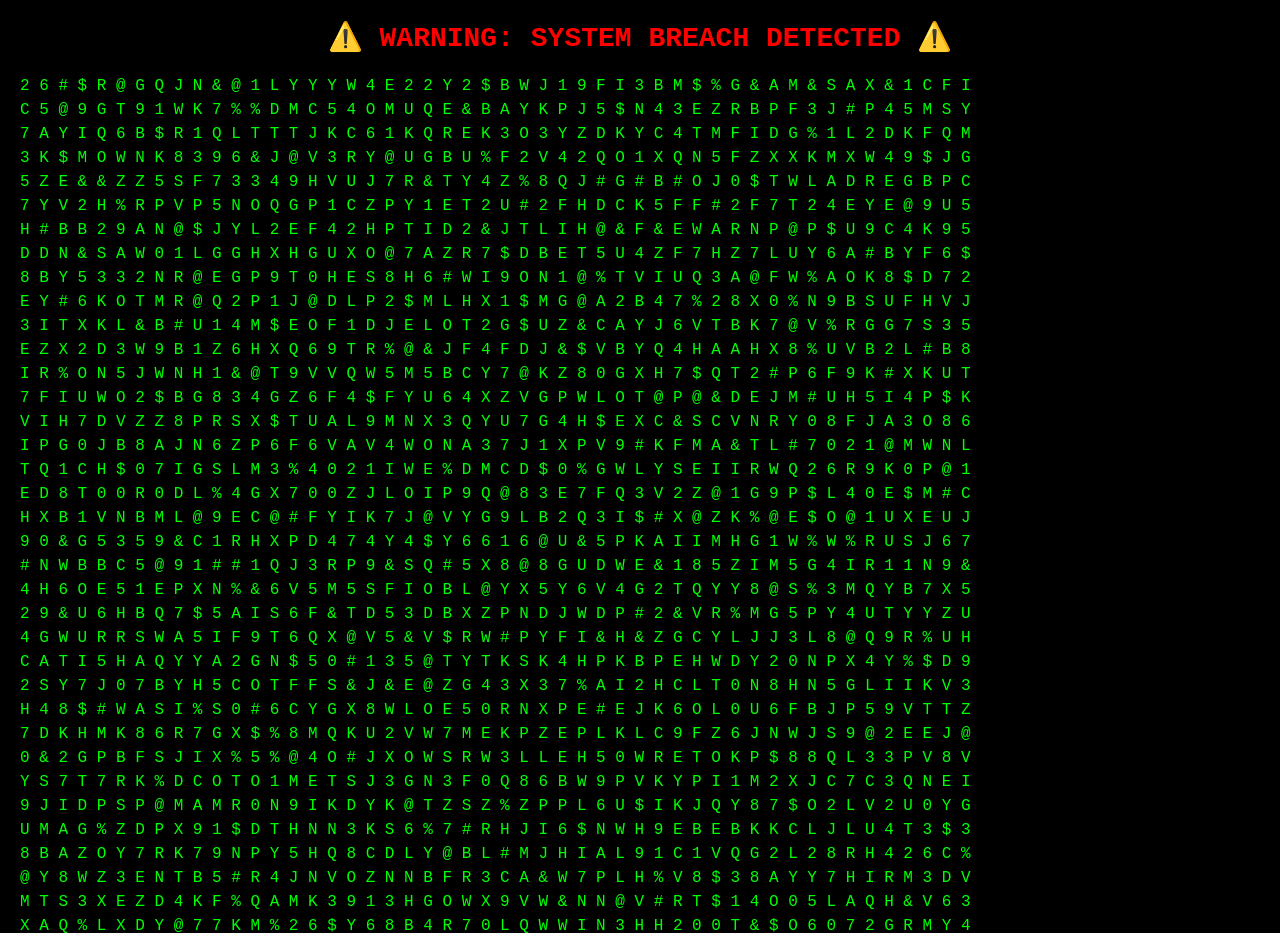
==== index.html @ a7b3e848 "Add files via upload" ====
<!DOCTYPE html>
<html lang="ar">
<head>
    <meta charset="UTF-8">
    <meta name="viewport" content="width=device-width, initial-scale=1.0">
    <title>SYSTEM HACKED</title>

    <style>
        body {
            margin: 0;
            padding: 20px;
            background: #000;
            color: #00ff00;
            font-family: Consolas, monospace;
            overflow-y: auto;
        }

        .warning {
            color: red;
            font-size: 28px;
            font-weight: bold;
            text-align: center;
            margin-bottom: 20px;
            animation: blink 1s infinite;
        }

        @keyframes blink {
            50% {
                opacity: 0;
            }
        }

        #matrix {
            white-space: pre-wrap;
            line-height: 1.5;
        }
    </style>
</head>

<body>

<div class="warning">
⚠️ WARNING: SYSTEM BREACH DETECTED ⚠️
</div>

<div id="matrix"></div>

<script>
const matrix = document.getElementById("matrix");

const chars = "0123456789ABCDEFGHIJKLMNOPQRSTUVWXYZ$#@%&";

function generateRandomData() {
    let line = "";

    for (let i = 0; i < 50; i++) {
        line += chars[Math.floor(Math.random() * chars.length)] + " ";
    }

    matrix.insertAdjacentHTML("beforeend", line + "<br>");

    while (matrix.childNodes.length > 120) {
        matrix.removeChild(matrix.firstChild);
    }

    window.scrollTo(0, document.body.scrollHeight);
}

setInterval(generateRandomData, 30);
</script>

</body>
</html>
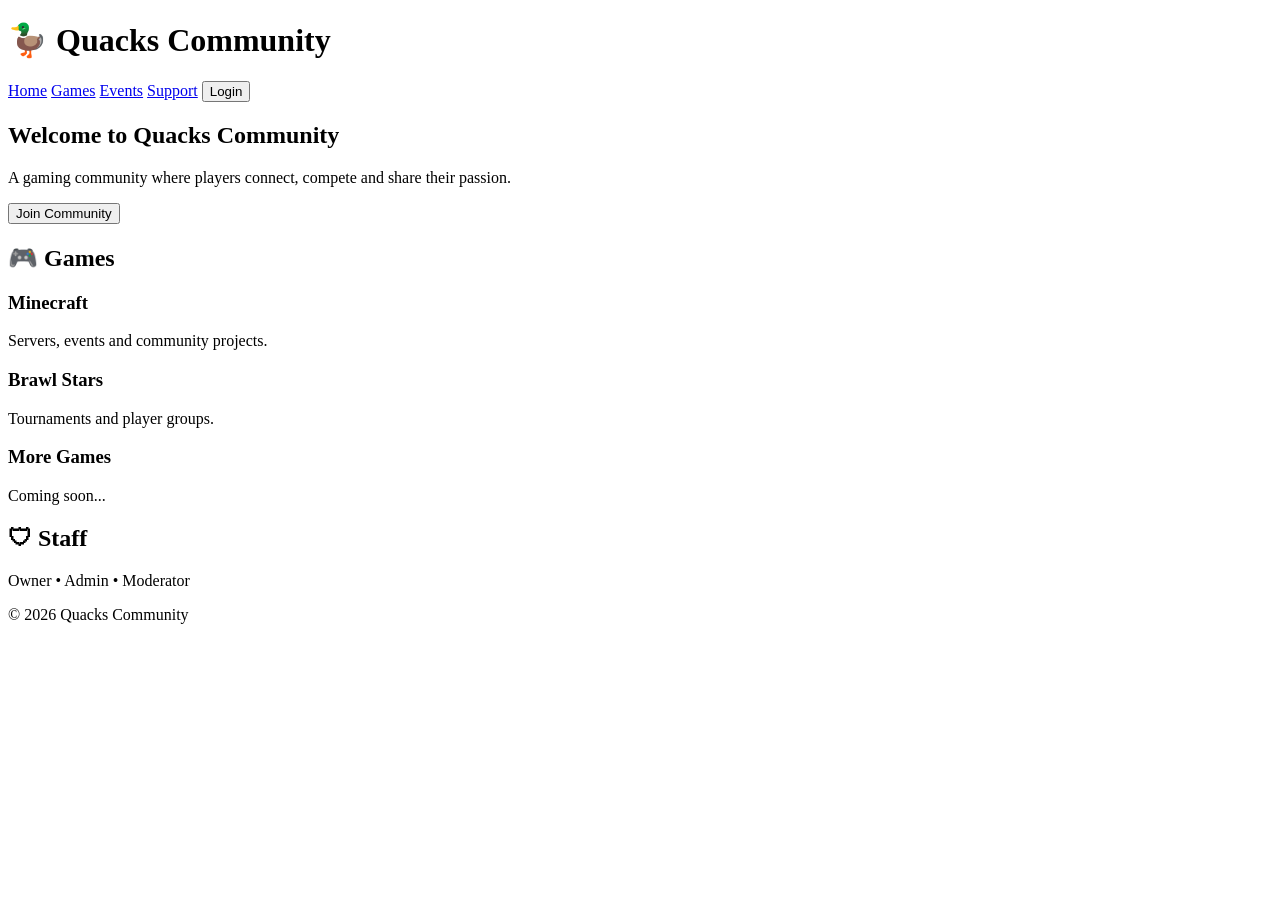
==== commit d668dcaa: "Add initial HTML structure for Quacks Community" ====
--- a/index.html
+++ b/index.html
@@ -1,73 +1,84 @@
 <!DOCTYPE html>
-<html lang="ar">
+<html lang="en">
 <head>
     <meta charset="UTF-8">
     <meta name="viewport" content="width=device-width, initial-scale=1.0">
-    <title>SYSTEM HACKED</title>
-
-    <style>
-        body {
-            margin: 0;
-            padding: 20px;
-            background: #000;
-            color: #00ff00;
-            font-family: Consolas, monospace;
-            overflow-y: auto;
-        }
-
-        .warning {
-            color: red;
-            font-size: 28px;
-            font-weight: bold;
-            text-align: center;
-            margin-bottom: 20px;
-            animation: blink 1s infinite;
-        }
-
-        @keyframes blink {
-            50% {
-                opacity: 0;
-            }
-        }
-
-        #matrix {
-            white-space: pre-wrap;
-            line-height: 1.5;
-        }
-    </style>
+    <title>Quacks Community</title>
+    <link rel="stylesheet" href="style.css">
 </head>
 
 <body>
 
-<div class="warning">
-⚠️ WARNING: SYSTEM BREACH DETECTED ⚠️
+<header>
+    <h1>🦆 Quacks Community</h1>
+
+    <nav>
+        <a href="#">Home</a>
+        <a href="#">Games</a>
+        <a href="#">Events</a>
+        <a href="#">Support</a>
+        <button>Login</button>
+    </nav>
+</header>
+
+
+<section class="hero">
+    <h2>Welcome to Quacks Community</h2>
+
+    <p>
+        A gaming community where players connect,
+        compete and share their passion.
+    </p>
+
+    <button>Join Community</button>
+</section>
+
+
+<section class="games">
+
+<h2>🎮 Games</h2>
+
+<div class="cards">
+
+<div class="card">
+<h3>Minecraft</h3>
+<p>Servers, events and community projects.</p>
 </div>
 
-<div id="matrix"></div>
 
-<script>
-const matrix = document.getElementById("matrix");
+<div class="card">
+<h3>Brawl Stars</h3>
+<p>Tournaments and player groups.</p>
+</div>
 
-const chars = "0123456789ABCDEFGHIJKLMNOPQRSTUVWXYZ$#@%&";
 
-function generateRandomData() {
-    let line = "";
+<div class="card">
+<h3>More Games</h3>
+<p>Coming soon...</p>
+</div>
 
-    for (let i = 0; i < 50; i++) {
-        line += chars[Math.floor(Math.random() * chars.length)] + " ";
-    }
+</div>
 
-    matrix.insertAdjacentHTML("beforeend", line + "<br>");
+</section>
 
-    while (matrix.childNodes.length > 120) {
-        matrix.removeChild(matrix.firstChild);
-    }
 
-    window.scrollTo(0, document.body.scrollHeight);
-}
+<section class="staff">
 
-setInterval(generateRandomData, 30);
-</script>
+<h2>🛡 Staff</h2>
+
+<p>
+Owner • Admin • Moderator
+</p>
+
+</section>
+
+
+<footer>
+© 2026 Quacks Community
+</footer>
+
+
+<script src="script.js"></script>
 
 </body>
 </html>
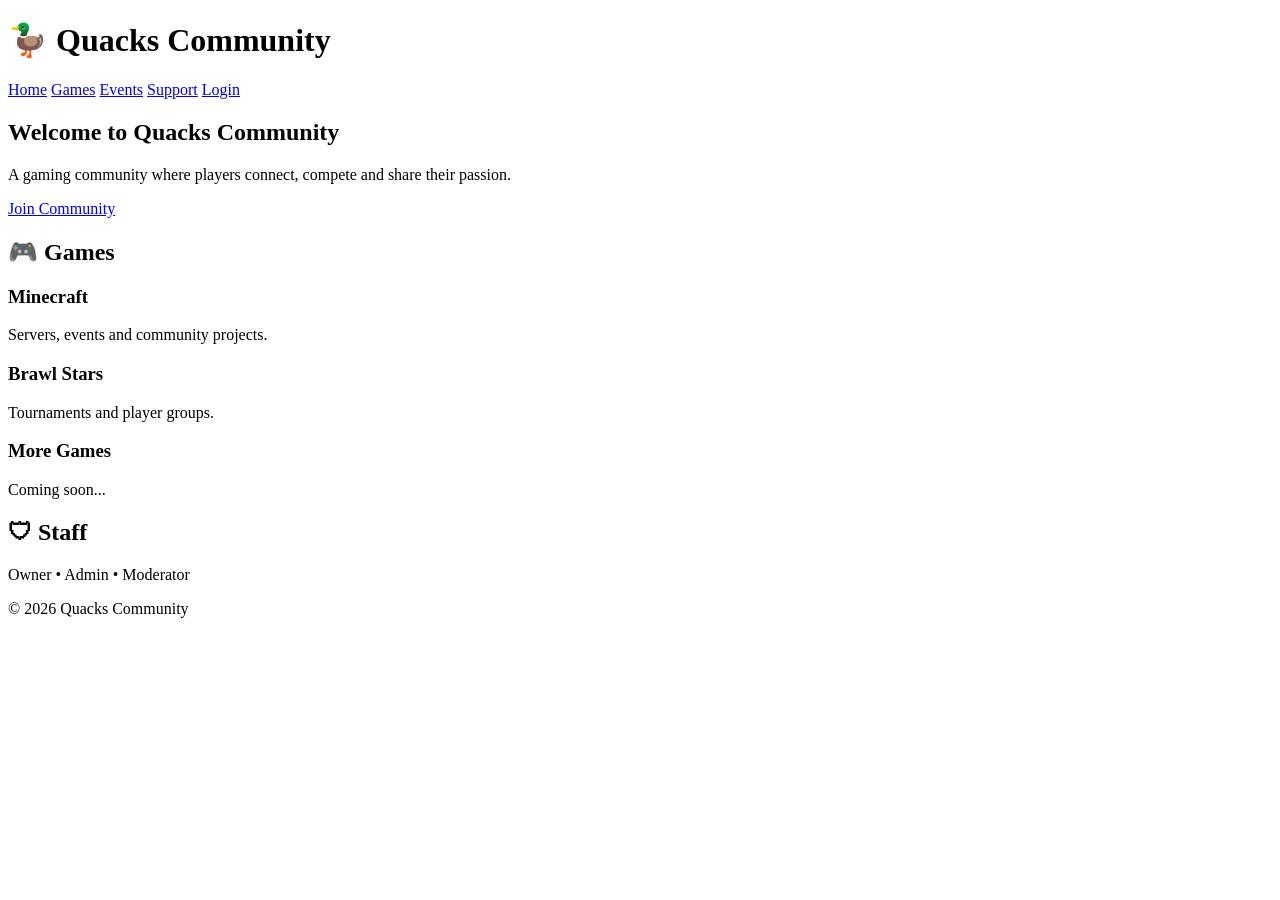
==== commit d39b4b01: "Update HTML structure and links for Quacks Community" ====
--- a/index.html
+++ b/index.html
@@ -4,25 +4,33 @@
     <meta charset="UTF-8">
     <meta name="viewport" content="width=device-width, initial-scale=1.0">
     <title>Quacks Community</title>
-    <link rel="stylesheet" href="style.css">
+
+    <link rel="stylesheet" href="css/style.css">
 </head>
 
 <body>
 
 <header>
+
     <h1>🦆 Quacks Community</h1>
 
     <nav>
-        <a href="#">Home</a>
+        <a href="index.html">Home</a>
         <a href="#">Games</a>
         <a href="#">Events</a>
         <a href="#">Support</a>
-        <button>Login</button>
+
+        <a href="login.html" class="login-btn">
+            Login
+        </a>
+
     </nav>
+
 </header>
 
 
 <section class="hero">
+
     <h2>Welcome to Quacks Community</h2>
 
     <p>
@@ -30,55 +38,55 @@
         compete and share their passion.
     </p>
 
-    <button>Join Community</button>
+    <a href="register.html" class="join-btn">
+        Join Community
+    </a>
+
 </section>
 
 
 <section class="games">
 
-<h2>🎮 Games</h2>
+    <h2>🎮 Games</h2>
 
-<div class="cards">
+    <div class="cards">
 
-<div class="card">
-<h3>Minecraft</h3>
-<p>Servers, events and community projects.</p>
-</div>
+        <div class="card">
+            <h3>Minecraft</h3>
+            <p>Servers, events and community projects.</p>
+        </div>
 
+        <div class="card">
+            <h3>Brawl Stars</h3>
+            <p>Tournaments and player groups.</p>
+        </div>
 
-<div class="card">
-<h3>Brawl Stars</h3>
-<p>Tournaments and player groups.</p>
-</div>
+        <div class="card">
+            <h3>More Games</h3>
+            <p>Coming soon...</p>
+        </div>
 
-
-<div class="card">
-<h3>More Games</h3>
-<p>Coming soon...</p>
-</div>
-
-</div>
+    </div>
 
 </section>
 
 
 <section class="staff">
 
-<h2>🛡 Staff</h2>
+    <h2>🛡 Staff</h2>
 
-<p>
-Owner • Admin • Moderator
-</p>
+    <p>
+        Owner • Admin • Moderator
+    </p>
 
 </section>
 
 
 <footer>
-© 2026 Quacks Community
+    © 2026 Quacks Community
 </footer>
 
-
-<script src="script.js"></script>
+<script src="js/main.js"></script>
 
 </body>
 </html>
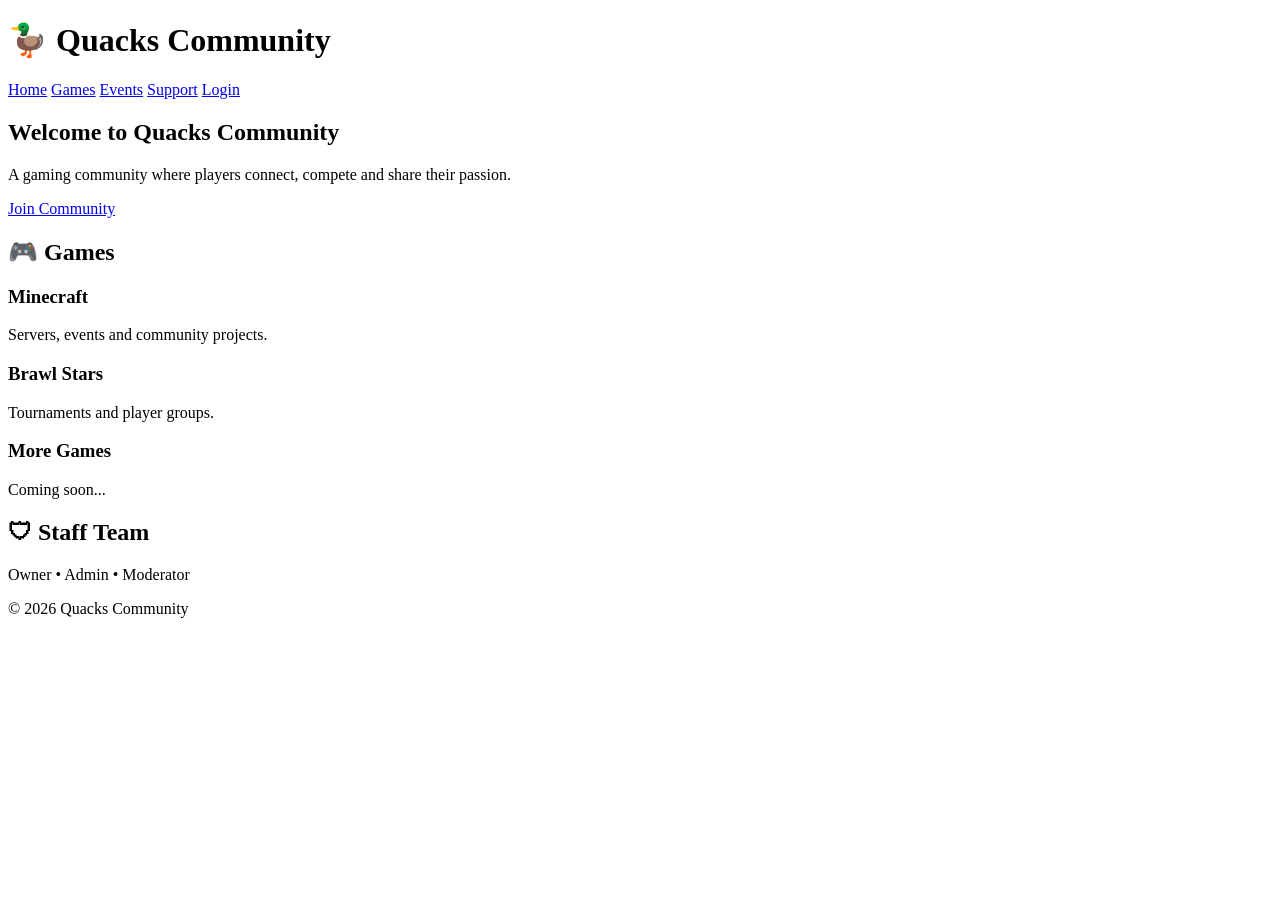
==== commit c3e3380c: "Refactor index.html structure and content Updated the structure and content of the index.html file, " ====
--- a/index.html
+++ b/index.html
@@ -1,14 +1,20 @@
 <!DOCTYPE html>
 <html lang="en">
+
 <head>
+
     <meta charset="UTF-8">
     <meta name="viewport" content="width=device-width, initial-scale=1.0">
+
     <title>Quacks Community</title>
 
     <link rel="stylesheet" href="css/style.css">
+
 </head>
 
+
 <body>
+
 
 <header>
 
@@ -19,14 +25,11 @@
         <a href="#">Games</a>
         <a href="#">Events</a>
         <a href="#">Support</a>
-
-        <a href="login.html" class="login-btn">
-            Login
-        </a>
-
+        <a href="login.html">Login</a>
     </nav>
 
 </header>
+
 
 
 <section class="hero">
@@ -38,42 +41,68 @@
         compete and share their passion.
     </p>
 
-    <a href="register.html" class="join-btn">
+    <a href="register.html" class="button">
         Join Community
     </a>
 
 </section>
 
 
+
+
 <section class="games">
 
     <h2>🎮 Games</h2>
 
+
     <div class="cards">
 
+
         <div class="card">
+
             <h3>Minecraft</h3>
-            <p>Servers, events and community projects.</p>
+
+            <p>
+                Servers, events and community projects.
+            </p>
+
         </div>
 
+
+
         <div class="card">
+
             <h3>Brawl Stars</h3>
-            <p>Tournaments and player groups.</p>
+
+            <p>
+                Tournaments and player groups.
+            </p>
+
         </div>
 
+
+
         <div class="card">
+
             <h3>More Games</h3>
-            <p>Coming soon...</p>
+
+            <p>
+                Coming soon...
+            </p>
+
         </div>
+
 
     </div>
 
 </section>
 
 
+
+
 <section class="staff">
 
-    <h2>🛡 Staff</h2>
+    <h2>🛡 Staff Team</h2>
 
     <p>
         Owner • Admin • Moderator
@@ -82,11 +111,19 @@
 </section>
 
 
+
+
 <footer>
+
     © 2026 Quacks Community
+
 </footer>
+
+
 
 <script src="js/main.js"></script>
 
+
 </body>
+
 </html>
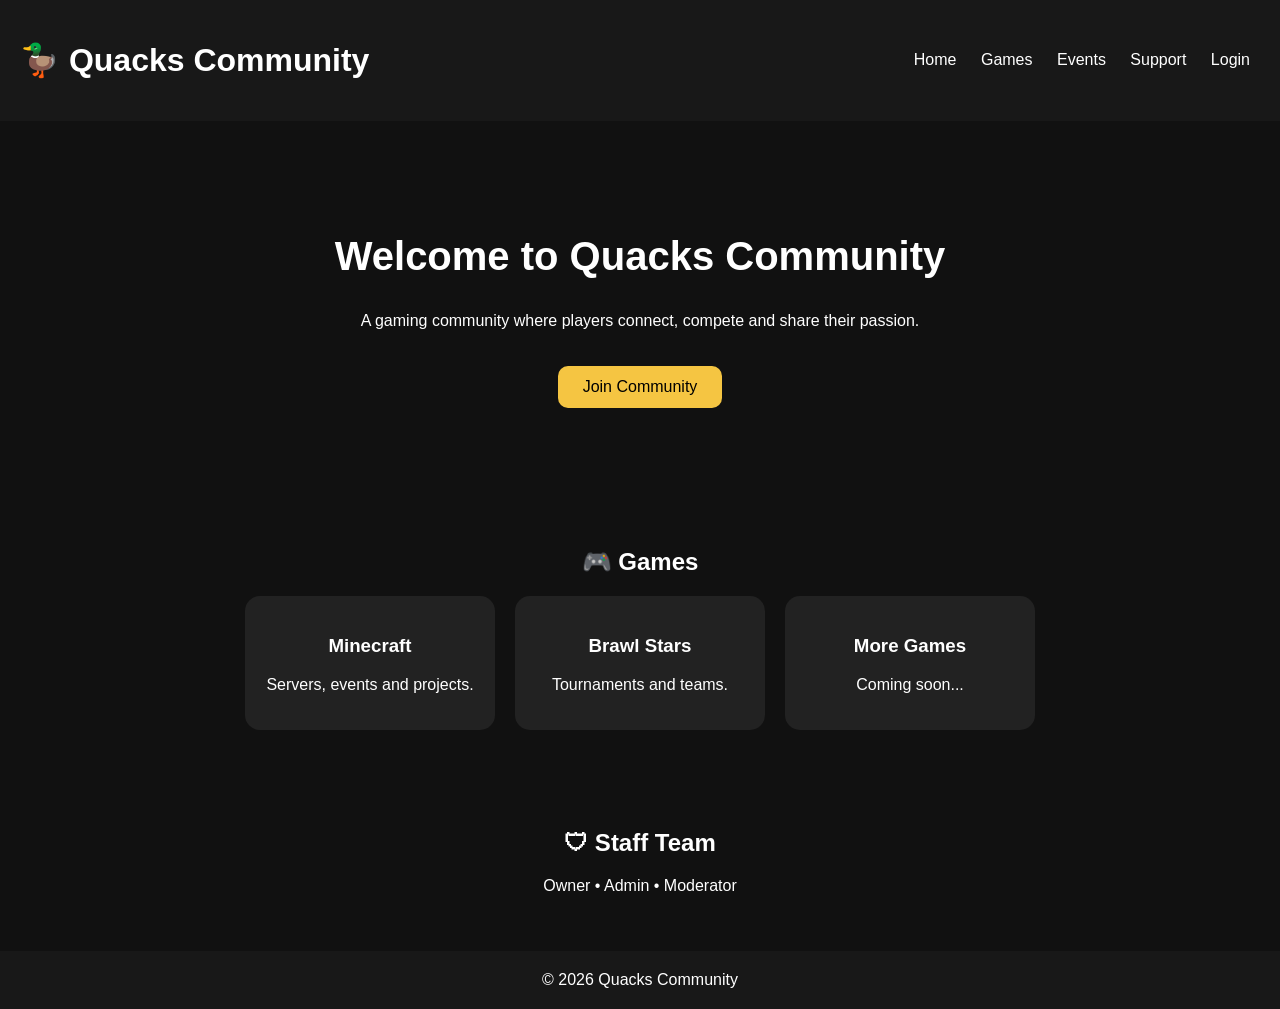
==== commit 707b5b0b: "Refactor index.html for cleaner structure" ====
--- a/index.html
+++ b/index.html
@@ -1,129 +1,89 @@
 <!DOCTYPE html>
 <html lang="en">
+<head>
+<meta charset="UTF-8">
+<meta name="viewport" content="width=device-width, initial-scale=1.0">
 
-<head>
+<title>Quacks Community</title>
 
-    <meta charset="UTF-8">
-    <meta name="viewport" content="width=device-width, initial-scale=1.0">
-
-    <title>Quacks Community</title>
-
-    <link rel="stylesheet" href="css/style.css">
-
+<link rel="stylesheet" href="css/style.css">
 </head>
-
 
 <body>
 
+<header>
+<h1>🦆 Quacks Community</h1>
 
-<header>
-
-    <h1>🦆 Quacks Community</h1>
-
-    <nav>
-        <a href="index.html">Home</a>
-        <a href="#">Games</a>
-        <a href="#">Events</a>
-        <a href="#">Support</a>
-        <a href="login.html">Login</a>
-    </nav>
+<nav>
+<a href="index.html">Home</a>
+<a href="#">Games</a>
+<a href="#">Events</a>
+<a href="#">Support</a>
+<a href="login.html">Login</a>
+</nav>
 
 </header>
 
 
-
 <section class="hero">
 
-    <h2>Welcome to Quacks Community</h2>
+<h2>Welcome to Quacks Community</h2>
 
-    <p>
-        A gaming community where players connect,
-        compete and share their passion.
-    </p>
+<p>
+A gaming community where players connect,
+compete and share their passion.
+</p>
 
-    <a href="register.html" class="button">
-        Join Community
-    </a>
+<a class="button" href="register.html">
+Join Community
+</a>
 
 </section>
 
 
-
-
 <section class="games">
 
-    <h2>🎮 Games</h2>
+<h2>🎮 Games</h2>
 
+<div class="cards">
 
-    <div class="cards">
+<div class="card">
+<h3>Minecraft</h3>
+<p>Servers, events and projects.</p>
+</div>
 
+<div class="card">
+<h3>Brawl Stars</h3>
+<p>Tournaments and teams.</p>
+</div>
 
-        <div class="card">
+<div class="card">
+<h3>More Games</h3>
+<p>Coming soon...</p>
+</div>
 
-            <h3>Minecraft</h3>
-
-            <p>
-                Servers, events and community projects.
-            </p>
-
-        </div>
-
-
-
-        <div class="card">
-
-            <h3>Brawl Stars</h3>
-
-            <p>
-                Tournaments and player groups.
-            </p>
-
-        </div>
-
-
-
-        <div class="card">
-
-            <h3>More Games</h3>
-
-            <p>
-                Coming soon...
-            </p>
-
-        </div>
-
-
-    </div>
+</div>
 
 </section>
 
 
-
-
 <section class="staff">
 
-    <h2>🛡 Staff Team</h2>
+<h2>🛡 Staff Team</h2>
 
-    <p>
-        Owner • Admin • Moderator
-    </p>
+<p>
+Owner • Admin • Moderator
+</p>
 
 </section>
 
 
-
-
 <footer>
-
-    © 2026 Quacks Community
-
+© 2026 Quacks Community
 </footer>
-
 
 
 <script src="js/main.js"></script>
 
-
 </body>
-
 </html>
--- a/css/style.css
+++ b/css/style.css
@@ -0,0 +1,89 @@
+* {
+    box-sizing: border-box;
+}
+
+
+body {
+    margin: 0;
+    font-family: Arial, sans-serif;
+    background: #111;
+    color: white;
+}
+
+
+header {
+    display: flex;
+    justify-content: space-between;
+    align-items: center;
+    padding: 20px;
+    background: #181818;
+}
+
+
+nav a {
+    color: white;
+    text-decoration: none;
+    margin: 10px;
+}
+
+
+nav a:hover {
+    color: #f5c542;
+}
+
+
+.hero {
+    text-align: center;
+    padding: 80px 20px;
+}
+
+
+.hero h2 {
+    font-size: 40px;
+}
+
+
+.button {
+    display: inline-block;
+    margin-top: 20px;
+    padding: 12px 25px;
+    background: #f5c542;
+    color: black;
+    text-decoration: none;
+    border-radius: 10px;
+}
+
+
+.games {
+    padding: 40px 20px;
+    text-align: center;
+}
+
+
+.cards {
+    display: flex;
+    justify-content: center;
+    gap: 20px;
+    flex-wrap: wrap;
+}
+
+
+.card {
+    background: #222;
+    padding: 20px;
+    width: 250px;
+    border-radius: 15px;
+}
+
+
+.staff {
+    text-align: center;
+    padding: 40px;
+}
+
+
+footer {
+    text-align: center;
+    padding: 20px;
+    background: #181818;
+}
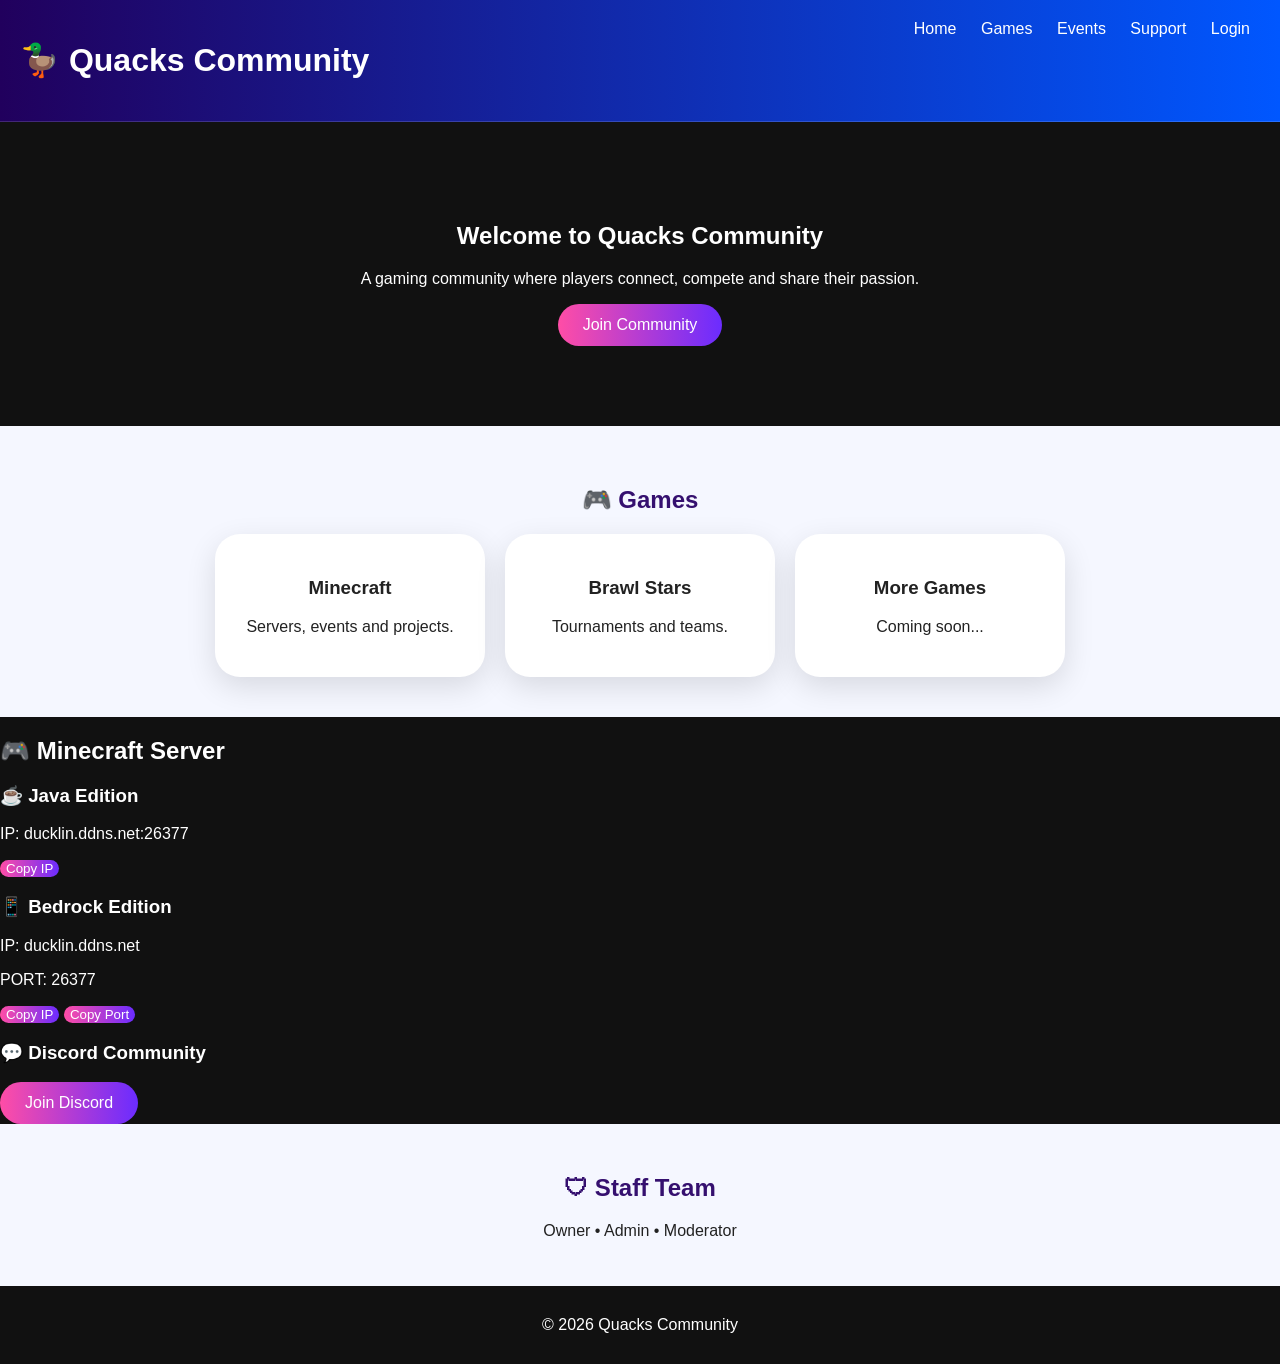
==== commit 8b0a0a3f: "Refactor index.html for improved structure and links" ====
--- a/index.html
+++ b/index.html
@@ -1,89 +1,250 @@
 <!DOCTYPE html>
 <html lang="en">
+
 <head>
+
 <meta charset="UTF-8">
 <meta name="viewport" content="width=device-width, initial-scale=1.0">
 
 <title>Quacks Community</title>
 
 <link rel="stylesheet" href="css/style.css">
+
 </head>
 
+
 <body>
 
+
 <header>
+
 <h1>🦆 Quacks Community</h1>
 
+
 <nav>
+
 <a href="index.html">Home</a>
-<a href="#">Games</a>
-<a href="#">Events</a>
-<a href="#">Support</a>
+
+<a href="games.html">Games</a>
+
+<a href="events.html">Events</a>
+
+<a href="support.html">Support</a>
+
 <a href="login.html">Login</a>
+
 </nav>
 
+
 </header>
 
 
+
+
 <section class="hero">
 
-<h2>Welcome to Quacks Community</h2>
+
+<h2>
+Welcome to Quacks Community
+</h2>
+
 
 <p>
 A gaming community where players connect,
 compete and share their passion.
 </p>
+
+
 
 <a class="button" href="register.html">
 Join Community
 </a>
 
-</section>
+
+</section>
+
+
+
 
 
 <section class="games">
 
+
 <h2>🎮 Games</h2>
 
+
 <div class="cards">
 
+
 <div class="card">
+
 <h3>Minecraft</h3>
-<p>Servers, events and projects.</p>
-</div>
+
+<p>
+Servers, events and projects.
+</p>
+
+</div>
+
+
+
 
 <div class="card">
+
 <h3>Brawl Stars</h3>
-<p>Tournaments and teams.</p>
-</div>
+
+<p>
+Tournaments and teams.
+</p>
+
+</div>
+
+
+
 
 <div class="card">
+
 <h3>More Games</h3>
-<p>Coming soon...</p>
-</div>
-
-</div>
-
-</section>
+
+<p>
+Coming soon...
+</p>
+
+</div>
+
+
+</div>
+
+
+</section>
+
+
+
+
+
+
+<section class="server-info">
+
+
+<h2>🎮 Minecraft Server</h2>
+
+
+
+
+<div class="server-card">
+
+
+<h3>☕ Java Edition</h3>
+
+
+<p>
+IP:
+ducklin.ddns.net:26377
+</p>
+
+
+<button onclick="copyText('ducklin.ddns.net:26377')">
+Copy IP
+</button>
+
+
+</div>
+
+
+
+
+
+<div class="server-card">
+
+
+<h3>📱 Bedrock Edition</h3>
+
+
+<p>
+IP:
+ducklin.ddns.net
+</p>
+
+
+<p>
+PORT:
+26377
+</p>
+
+
+
+<button onclick="copyText('ducklin.ddns.net')">
+Copy IP
+</button>
+
+
+<button onclick="copyText('26377')">
+Copy Port
+</button>
+
+
+</div>
+
+
+
+
+
+
+<div class="server-card">
+
+
+<h3>💬 Discord Community</h3>
+
+
+<a class="button" href="https://discord.gg/quacks" target="_blank">
+
+Join Discord
+
+</a>
+
+
+</div>
+
+
+</section>
+
+
+
+
 
 
 <section class="staff">
 
-<h2>🛡 Staff Team</h2>
+
+<h2>
+🛡 Staff Team
+</h2>
+
 
 <p>
 Owner • Admin • Moderator
 </p>
 
-</section>
+
+</section>
+
+
+
 
 
 <footer>
+
 © 2026 Quacks Community
+
 </footer>
 
 
+
+
+
 <script src="js/main.js"></script>
 
+
 </body>
+
 </html>
--- a/css/style.css
+++ b/css/style.css
@@ -1,89 +1,855 @@
-* {
-    box-sizing: border-box;
-}
-
-
-body {
+body{
+
+margin:0;
+font-family:Arial;
+background:#111;
+color:white;
+}
+
+
+header{
+
+padding:20px;
+background:#181818;
+display:flex;
+justify-content:space-between;
+
+}
+
+
+nav a{
+
+color:white;
+text-decoration:none;
+margin:10px;
+
+}
+
+
+.hero{
+
+text-align:center;
+padding:80px 20px;
+
+}
+
+
+.button{
+
+display:inline-block;
+
+background:#f5c542;
+
+color:black;
+
+padding:12px 25px;
+
+border-radius:10px;
+
+text-decoration:none;
+
+border:none;
+
+cursor:pointer;
+
+}
+
+
+.games{
+
+text-align:center;
+padding:40px;
+
+}
+
+
+.cards{
+
+display:flex;
+justify-content:center;
+gap:20px;
+flex-wrap:wrap;
+
+}
+
+
+.card,.box{
+
+background:#222;
+padding:25px;
+border-radius:15px;
+
+}
+
+
+.card{
+
+width:220px;
+
+}
+
+
+.box{
+
+width:300px;
+margin:80px auto;
+text-align:center;
+
+}
+
+
+input{
+
+display:block;
+width:90%;
+padding:10px;
+margin:10px auto;
+
+}
+
+
+.staff,footer{
+
+text-align:center;
+padding:30px;
+
+}
+
+/* =========================
+   Quacks Login Design
+========================= */
+
+
+.login-page {
+
+    min-height: 100vh;
     margin: 0;
-    font-family: Arial, sans-serif;
-    background: #111;
-    color: white;
-}
-
-
-header {
-    display: flex;
-    justify-content: space-between;
-    align-items: center;
-    padding: 20px;
-    background: #181818;
-}
-
-
-nav a {
-    color: white;
-    text-decoration: none;
-    margin: 10px;
-}
-
-
-nav a:hover {
-    color: #f5c542;
-}
-
-
-.hero {
-    text-align: center;
-    padding: 80px 20px;
-}
-
-
-.hero h2 {
-    font-size: 40px;
-}
-
-
-.button {
-    display: inline-block;
-    margin-top: 20px;
-    padding: 12px 25px;
-    background: #f5c542;
-    color: black;
-    text-decoration: none;
-    border-radius: 10px;
-}
-
-
-.games {
-    padding: 40px 20px;
-    text-align: center;
-}
-
-
-.cards {
+
     display: flex;
     justify-content: center;
-    gap: 20px;
-    flex-wrap: wrap;
-}
+    align-items: center;
+
+    background: #6b2cff;
+
+    font-family: Arial, sans-serif;
+
+}
+
+
+
+.login-container {
+
+    width: 90%;
+    max-width: 1100px;
+
+    min-height: 650px;
+
+    display: flex;
+
+    overflow: hidden;
+
+    border-radius: 25px;
+
+    box-shadow: 0 20px 50px rgba(0,0,0,0.25);
+
+}
+
+
+
+/* Left Side */
+
+
+.welcome-panel {
+
+    width: 50%;
+
+    position: relative;
+
+    overflow: hidden;
+
+    background:
+
+    linear-gradient(
+        135deg,
+        #21005d,
+        #0057ff,
+        #00e5ff
+    );
+
+    color: white;
+
+    display: flex;
+
+    align-items: center;
+
+}
+
+
+
+.welcome-content {
+
+    padding: 50px;
+
+    position: relative;
+
+    z-index: 2;
+
+}
+
+
+
+.logo {
+
+    font-size: 80px;
+
+    margin-bottom: 20px;
+
+}
+
+
+
+.welcome-content h1 {
+
+    font-size: 42px;
+
+    line-height: 1.2;
+
+}
+
+
+
+.welcome-content p {
+
+    font-size: 18px;
+
+    opacity: .9;
+
+}
+
+
+
+/* Dynamic shapes */
+
+
+.shapes::before,
+.shapes::after {
+
+    content:"";
+
+    position:absolute;
+
+    border-radius:50px;
+
+    transform: rotate(-35deg);
+
+}
+
+
+
+.shapes::before {
+
+    width:300px;
+
+    height:80px;
+
+    background:rgba(255,255,255,.15);
+
+    top:80px;
+
+    right:-100px;
+
+}
+
+
+
+.shapes::after {
+
+    width:250px;
+
+    height:70px;
+
+    background:rgba(255,255,255,.1);
+
+    bottom:100px;
+
+    left:-100px;
+
+}
+
+
+
+
+
+/* Right Side */
+
+
+.form-panel {
+
+    width:50%;
+
+    background:white;
+
+    display:flex;
+
+    justify-content:center;
+
+    align-items:center;
+
+}
+
+
+
+.login-form {
+
+    width:70%;
+
+    text-align:center;
+
+}
+
+
+
+.login-form h2 {
+
+    color:#35106f;
+
+    font-size:32px;
+
+    margin-bottom:40px;
+
+}
+
+
+
+
+.input-group {
+
+    display:flex;
+
+    align-items:center;
+
+    background:#f1edff;
+
+    border-radius:50px;
+
+    padding:15px 20px;
+
+    margin:20px 0;
+
+}
+
+
+
+.input-group span {
+
+    margin-right:10px;
+
+}
+
+
+
+.input-group input {
+
+    border:none;
+
+    outline:none;
+
+    background:transparent;
+
+    width:100%;
+
+    font-size:16px;
+
+}
+
+
+
+
+.options {
+
+    display:flex;
+
+    justify-content:space-between;
+
+    font-size:14px;
+
+    margin:20px 0;
+
+}
+
+
+
+.options a {
+
+    color:#6b2cff;
+
+    text-decoration:none;
+
+}
+
+
+
+
+.login-button {
+
+    width:100%;
+
+    padding:15px;
+
+    border:none;
+
+    border-radius:50px;
+
+    color:white;
+
+    font-size:18px;
+
+    cursor:pointer;
+
+
+    background:
+
+    linear-gradient(
+        90deg,
+        #ff4da6,
+        #6b2cff
+    );
+
+}
+
+
+
+
+/* Mobile */
+
+
+@media(max-width:800px){
+
+
+.login-container{
+
+    flex-direction:column;
+
+}
+
+
+.welcome-panel,
+.form-panel{
+
+    width:100%;
+
+}
+
+
+.welcome-content h1{
+
+    font-size:32px;
+
+}
+
+
+}
+
+/* Profile */
+
+
+.profile-page {
+
+    min-height:80vh;
+
+    display:flex;
+
+    justify-content:center;
+
+    align-items:center;
+
+}
+
+
+
+.profile-card {
+
+    background:#181818;
+
+    width:350px;
+
+    padding:40px;
+
+    border-radius:25px;
+
+    text-align:center;
+
+    box-shadow:0 10px 30px rgba(0,0,0,.4);
+
+}
+
+
+
+.avatar-area img {
+
+    width:150px;
+
+    height:150px;
+
+    border-radius:50%;
+
+    object-fit:cover;
+
+    border:5px solid #00e5ff;
+
+}
+
+
+
+.avatar-area label {
+
+    display:block;
+
+    margin-top:15px;
+
+    cursor:pointer;
+
+    color:#00e5ff;
+
+}
+
+
+
+.rank {
+
+    margin:15px;
+
+    padding:10px;
+
+    border-radius:20px;
+
+    background:linear-gradient(
+    90deg,
+    #ff4da6,
+    #6b2cff
+    );
+
+}
+
+
+
+.info {
+
+    text-align:left;
+
+    color:#ddd;
+
+}
+
+
+
+.edit-button {
+
+    margin-top:20px;
+
+    padding:12px 30px;
+
+    border:none;
+
+    border-radius:30px;
+
+    background:#00e5ff;
+
+    cursor:pointer;
+
+}
+
+/* Admin Panel */
+
+
+.admin-page {
+
+    padding:40px;
+
+    display:flex;
+
+    justify-content:center;
+
+    gap:25px;
+
+    flex-wrap:wrap;
+
+}
+
+
+
+.admin-card {
+
+    background:#181818;
+
+    width:320px;
+
+    padding:25px;
+
+    border-radius:20px;
+
+}
+
+
+
+.member {
+
+    background:#222;
+
+    padding:15px;
+
+    margin:15px 0;
+
+    border-radius:15px;
+
+}
+
+
+
+.admin-card button {
+
+    padding:10px 20px;
+
+    border:none;
+
+    border-radius:20px;
+
+    background:#00e5ff;
+
+    cursor:pointer;
+
+}
+
+/* =========================
+   Quacks Community Theme
+   Global Design
+========================= */
+
+
+header {
+
+    background:
+    linear-gradient(
+        90deg,
+        #21005d,
+        #0057ff
+    );
+
+    border-bottom:1px solid rgba(255,255,255,.15);
+
+}
+
+
+
+header h1 {
+
+    color:white;
+
+}
+
+
+
+nav a {
+
+    color:white;
+
+    transition:.3s;
+
+}
+
+
+
+nav a:hover {
+
+    color:#00e5ff;
+
+}
+
+
+
+
+/* Main sections */
+
+
+.games,
+.staff {
+
+    background:#f5f7ff;
+
+    color:#222;
+
+}
+
+
+
+.games h2,
+.staff h2 {
+
+    color:#35106f;
+
+}
+
+
+
 
 
 .card {
-    background: #222;
-    padding: 20px;
-    width: 250px;
-    border-radius: 15px;
-}
-
-
-.staff {
-    text-align: center;
-    padding: 40px;
-}
-
-
-footer {
-    text-align: center;
-    padding: 20px;
-    background: #181818;
-}
+
+    background:white;
+
+    color:#222;
+
+    border-radius:25px;
+
+    box-shadow:
+    0 10px 30px rgba(0,0,0,.12);
+
+    transition:.3s;
+
+}
+
+
+
+.card:hover {
+
+    transform:translateY(-10px);
+
+    box-shadow:
+    0 15px 40px rgba(0,87,255,.25);
+
+}
+
+
+
+
+
+/* Buttons */
+
+
+button,
+.button {
+
+    background:
+
+    linear-gradient(
+        90deg,
+        #ff4da6,
+        #6b2cff
+    );
+
+    color:white;
+
+    border:none;
+
+    border-radius:50px;
+
+    cursor:pointer;
+
+}
+
+
+
+
+/* Profile Upgrade */
+
+
+.profile-page {
+
+    background:
+
+    linear-gradient(
+        135deg,
+        #21005d,
+        #0057ff,
+        #00e5ff
+    );
+
+}
+
+
+
+.profile-card {
+
+    background:white;
+
+    color:#222;
+
+    box-shadow:
+    0 20px 50px rgba(0,0,0,.25);
+
+}
+
+
+
+.rank {
+
+    background:
+
+    linear-gradient(
+        90deg,
+        #ff4da6,
+        #6b2cff
+    );
+
+    color:white;
+
+}
+
+
+
+
+
+/* Admin Panel */
+
+
+.admin-page {
+
+    background:
+
+    linear-gradient(
+        135deg,
+        #21005d,
+        #0057ff,
+        #00e5ff
+    );
+
+    min-height:80vh;
+
+}
+
+
+
+.admin-card {
+
+    background:white;
+
+    color:#222;
+
+    box-shadow:
+    0 15px 40px rgba(0,0,0,.2);
+
+}
+
+
+
+.member {
+
+    background:#f1edff;
+
+}
+
+
+
+.admin-card button {
+
+    background:
+
+    linear-gradient(
+        90deg,
+        #ff4da6,
+        #6b2cff
+    );
+
+    color:white;
+
+}
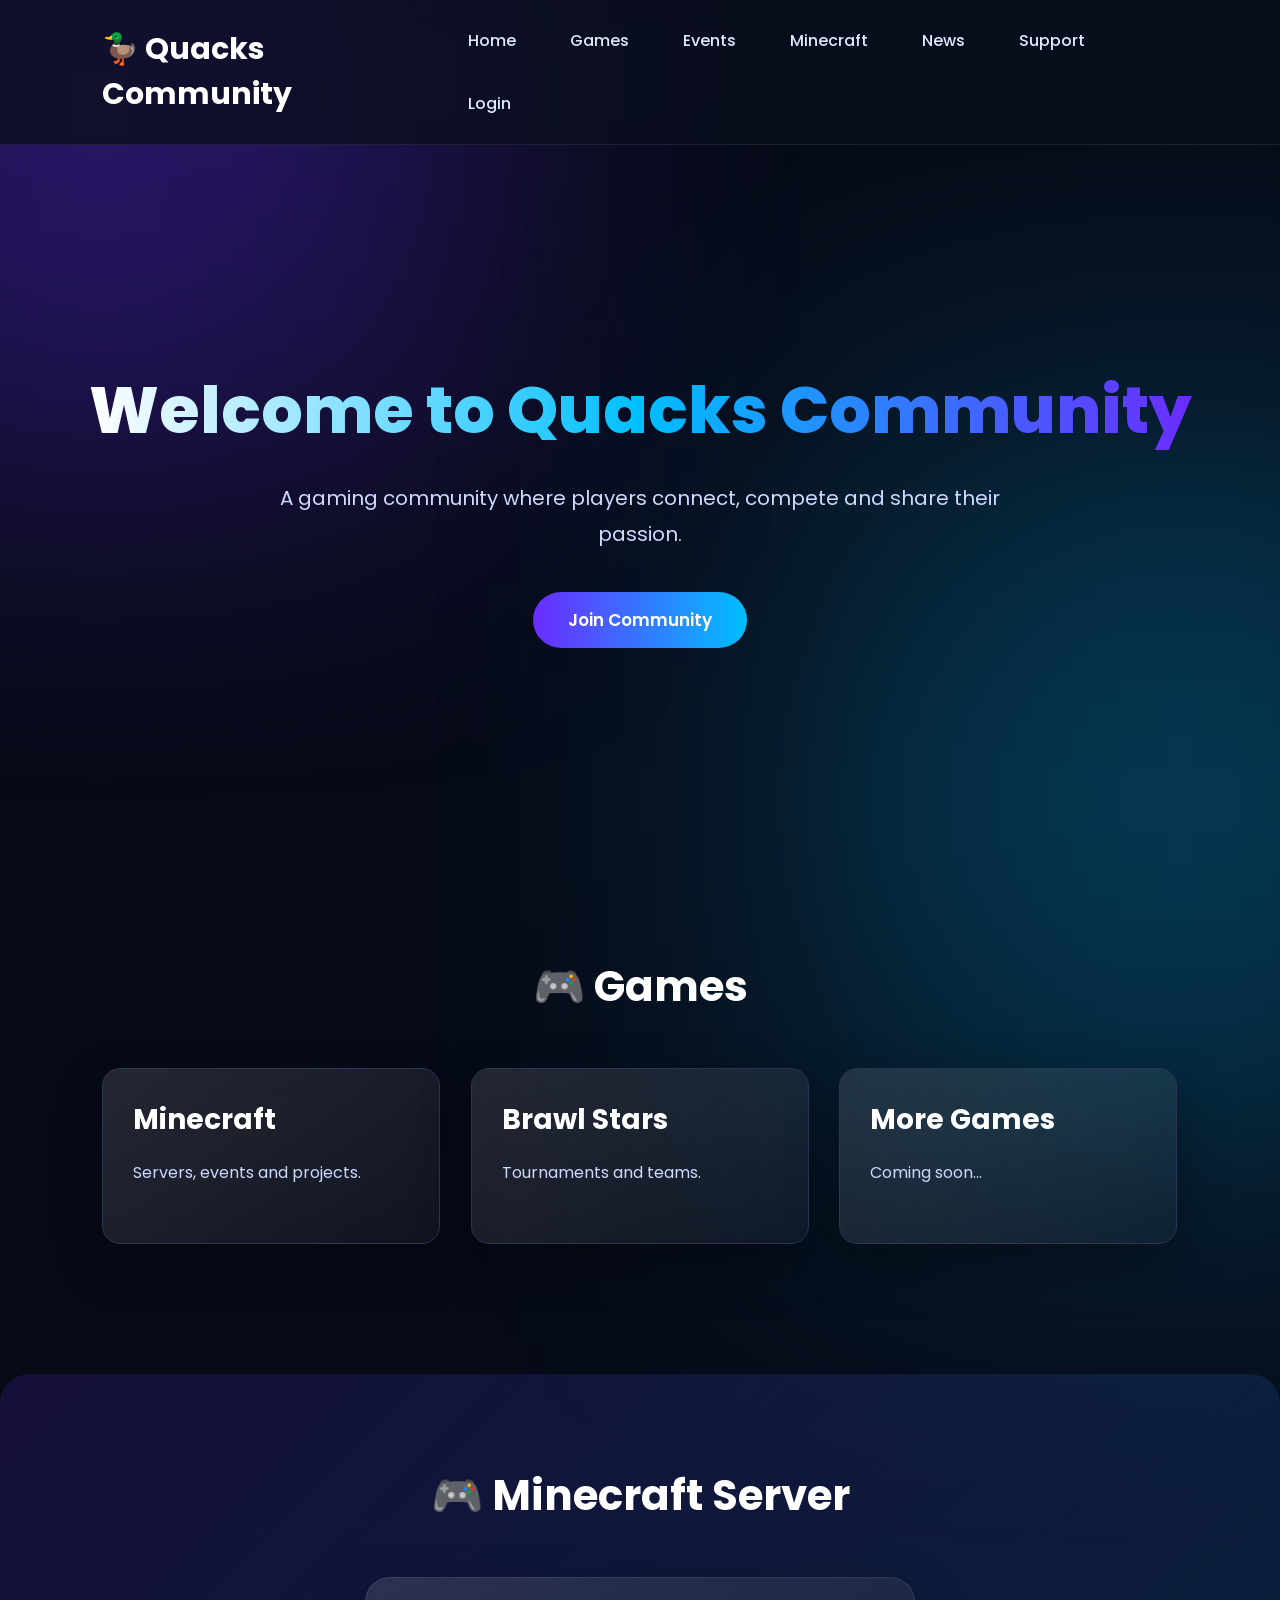
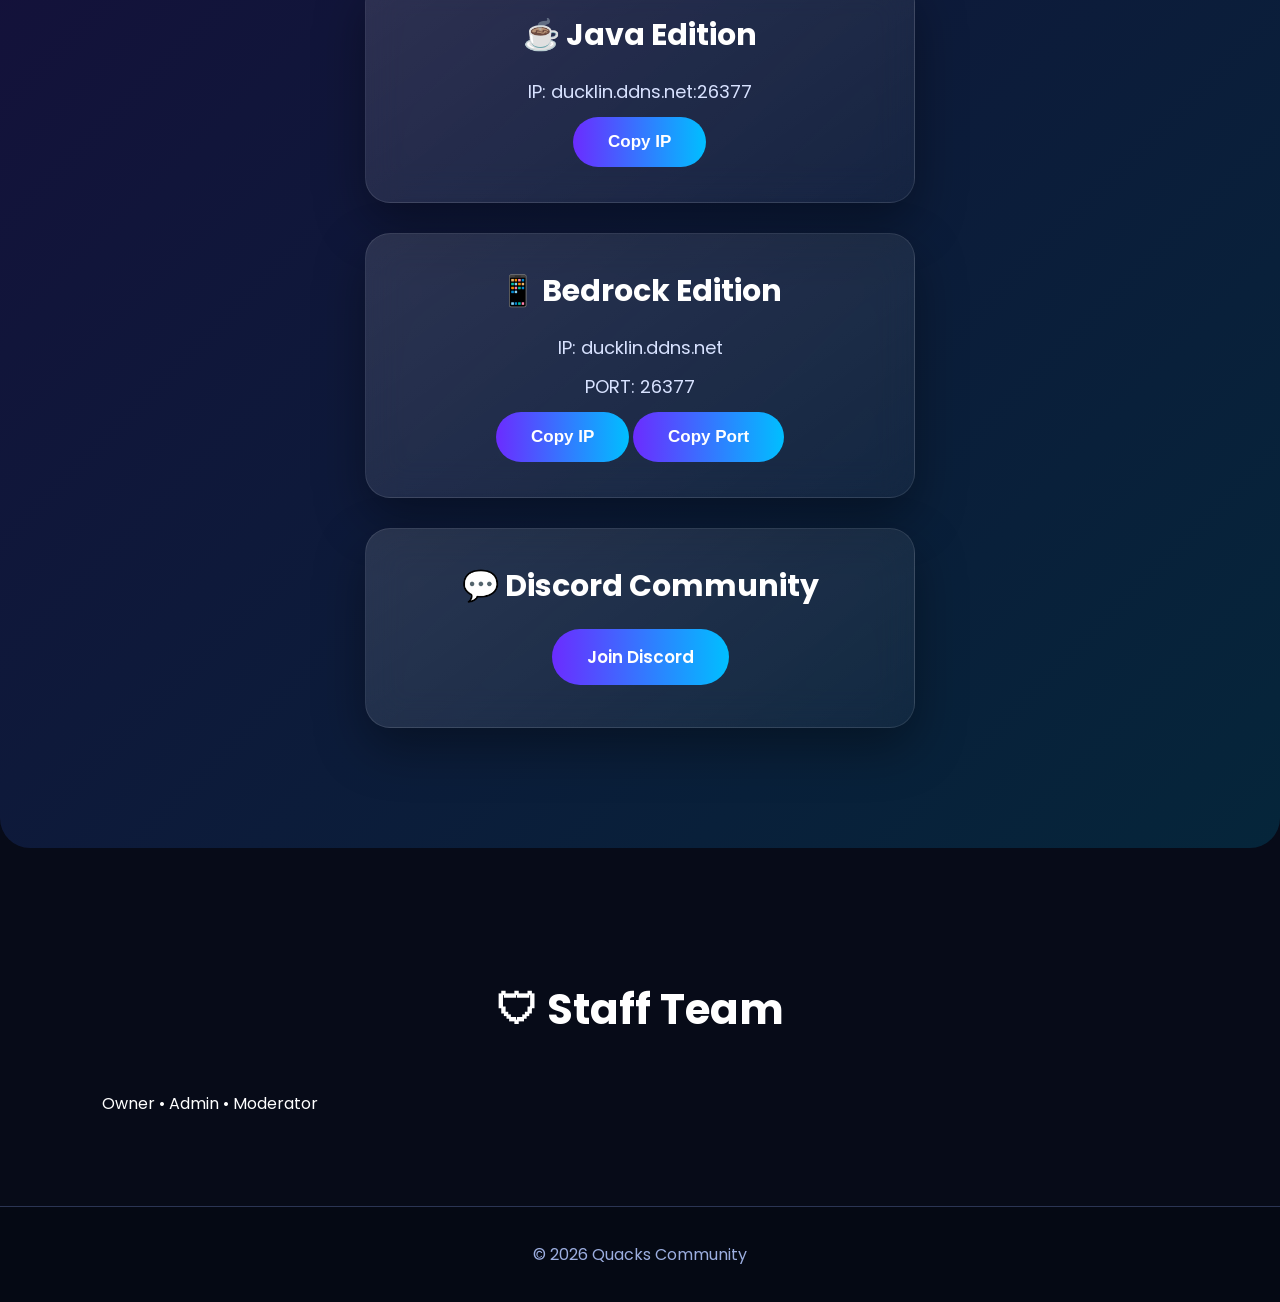
==== commit 43ee8767: "Add links for Minecraft and News pages" ====
--- a/index.html
+++ b/index.html
@@ -28,6 +28,10 @@
 <a href="games.html">Games</a>
 
 <a href="events.html">Events</a>
+
+<a href="minecraft.html">Minecraft</a>
+
+<a href="news.html">News</a>
 
 <a href="support.html">Support</a>
 
--- a/css/style.css
+++ b/css/style.css
@@ -1,855 +1,1674 @@
+/* ============================================
+   Quacks Community
+   Professional UI v2
+   ============================================ */
+
+/* Google Font */
+@import url('https://fonts.googleapis.com/css2?family=Poppins:wght@300;400;500;600;700;800&display=swap');
+
+/* Reset */
+
+*{
+    margin:0;
+    padding:0;
+    box-sizing:border-box;
+}
+
+html{
+    scroll-behavior:smooth;
+}
+
 body{
 
-margin:0;
-font-family:Arial;
-background:#111;
+    font-family:'Poppins',sans-serif;
+
+    background:#070b18;
+
+    color:white;
+
+    overflow-x:hidden;
+}
+
+/* Scrollbar */
+
+::-webkit-scrollbar{
+    width:10px;
+}
+
+::-webkit-scrollbar-track{
+    background:#10182b;
+}
+
+::-webkit-scrollbar-thumb{
+
+    background:linear-gradient(#6b2cff,#00bfff);
+
+    border-radius:20px;
+
+}
+
+::-webkit-scrollbar-thumb:hover{
+
+    background:#8d4cff;
+
+}
+
+/* ==========================
+        Variables
+========================== */
+
+:root{
+
+--background:#070b18;
+
+--background2:#10182b;
+
+--card:#151d33;
+
+--card-hover:#1c2640;
+
+--border:#2b3554;
+
+--purple:#7b3dff;
+
+--blue:#00bfff;
+
+--cyan:#00ffe7;
+
+--white:#ffffff;
+
+--text:#d8e2ff;
+
+--shadow:0 20px 50px rgba(0,0,0,.35);
+
+--radius:18px;
+
+--transition:.35s ease;
+
+}
+
+/* ==========================
+        Background
+========================== */
+
+body::before{
+
+content:"";
+
+position:fixed;
+
+width:700px;
+
+height:700px;
+
+left:-250px;
+
+top:-250px;
+
+background:#6b2cff55;
+
+filter:blur(140px);
+
+z-index:-2;
+
+}
+
+body::after{
+
+content:"";
+
+position:fixed;
+
+right:-250px;
+
+bottom:-250px;
+
+width:700px;
+
+height:700px;
+
+background:#00bfff44;
+
+filter:blur(160px);
+
+z-index:-2;
+
+}
+
+/* ==========================
+        Header
+========================== */
+
+header{
+
+position:sticky;
+
+top:0;
+
+z-index:999;
+
+display:flex;
+
+justify-content:space-between;
+
+align-items:center;
+
+padding:18px 8%;
+
+background:rgba(10,15,30,.75);
+
+backdrop-filter:blur(15px);
+
+border-bottom:1px solid rgba(255,255,255,.08);
+
+}
+
+header h1{
+
+font-size:30px;
+
+font-weight:700;
+
 color:white;
-}
-
-
-header{
-
-padding:20px;
-background:#181818;
+
+}
+
+/* ==========================
+        Navigation
+========================== */
+
+nav{
+
 display:flex;
-justify-content:space-between;
-
-}
-
+
+gap:18px;
+
+flex-wrap:wrap;
+
+}
 
 nav a{
 
+text-decoration:none;
+
+color:#dfe8ff;
+
+font-weight:500;
+
+padding:10px 18px;
+
+border-radius:50px;
+
+transition:var(--transition);
+
+}
+
+nav a:hover{
+
+background:linear-gradient(90deg,var(--purple),var(--blue));
+
 color:white;
+
+box-shadow:0 10px 30px rgba(0,191,255,.35);
+
+transform:translateY(-2px);
+
+}
+
+nav a.active{
+
+background:linear-gradient(90deg,var(--purple),var(--blue));
+
+}
+
+/* ==========================
+        Hero
+========================== */
+
+.hero{
+
+min-height:80vh;
+
+display:flex;
+
+justify-content:center;
+
+align-items:center;
+
+flex-direction:column;
+
+text-align:center;
+
+padding:40px;
+
+}
+
+.hero h2{
+
+font-size:65px;
+
+margin-bottom:20px;
+
+font-weight:800;
+
+background:linear-gradient(90deg,#fff,#00bfff,#6b2cff);
+
+-webkit-background-clip:text;
+
+-webkit-text-fill-color:transparent;
+
+}
+
+.hero p{
+
+font-size:20px;
+
+color:#cfd9ff;
+
+max-width:750px;
+
+line-height:1.8;
+
+margin-bottom:40px;
+
+}
+
+/* ==========================
+        Buttons
+========================== */
+
+.button,
+button{
+
+background:linear-gradient(90deg,#6b2cff,#00bfff);
+
+border:none;
+
+padding:15px 35px;
+
+border-radius:50px;
+
+color:white;
+
+font-size:17px;
+
+font-weight:600;
+
+cursor:pointer;
+
 text-decoration:none;
-margin:10px;
-
-}
-
-
-.hero{
+
+transition:var(--transition);
+
+display:inline-block;
+
+}
+
+.button:hover,
+button:hover{
+
+transform:translateY(-4px);
+
+box-shadow:0 20px 40px rgba(0,191,255,.4);
+
+}
+
+/* ==========================
+        Section
+========================== */
+
+section{
+
+padding:90px 8%;
+
+}
+
+section h2{
+
+font-size:42px;
+
+margin-bottom:50px;
 
 text-align:center;
-padding:80px 20px;
-
-}
-
-
-.button{
-
-display:inline-block;
-
-background:#f5c542;
-
-color:black;
-
-padding:12px 25px;
-
-border-radius:10px;
-
-text-decoration:none;
-
-border:none;
-
-cursor:pointer;
-
-}
-
-
-.games{
-
-text-align:center;
-padding:40px;
-
-}
-
+
+}
+
+/* ==========================
+        Cards
+========================== */
 
 .cards{
 
-display:flex;
-justify-content:center;
-gap:20px;
-flex-wrap:wrap;
-
-}
-
-
-.card,.box{
-
-background:#222;
-padding:25px;
-border-radius:15px;
-
-}
-
+display:grid;
+
+grid-template-columns:repeat(auto-fit,minmax(270px,1fr));
+
+gap:30px;
+
+}
 
 .card{
 
-width:220px;
-
-}
-
-
-.box{
-
-width:300px;
-margin:80px auto;
-text-align:center;
-
-}
-
-
-input{
-
-display:block;
-width:90%;
-padding:10px;
-margin:10px auto;
-
-}
-
-
-.staff,footer{
-
-text-align:center;
+background:var(--card);
+
+border:1px solid var(--border);
+
+border-radius:var(--radius);
+
 padding:30px;
 
-}
-
-/* =========================
-   Quacks Login Design
-========================= */
-
-
-.login-page {
-
-    min-height: 100vh;
-    margin: 0;
-
-    display: flex;
-    justify-content: center;
-    align-items: center;
-
-    background: #6b2cff;
-
-    font-family: Arial, sans-serif;
-
-}
-
-
-
-.login-container {
-
-    width: 90%;
-    max-width: 1100px;
-
-    min-height: 650px;
-
-    display: flex;
-
-    overflow: hidden;
-
-    border-radius: 25px;
-
-    box-shadow: 0 20px 50px rgba(0,0,0,0.25);
-
-}
-
-
-
-/* Left Side */
-
-
-.welcome-panel {
-
-    width: 50%;
-
-    position: relative;
-
-    overflow: hidden;
+transition:var(--transition);
+
+box-shadow:var(--shadow);
+
+}
+
+.card:hover{
+
+transform:translateY(-10px);
+
+background:var(--card-hover);
+
+border-color:var(--blue);
+
+}
+
+.card h3{
+
+font-size:28px;
+
+margin-bottom:18px;
+
+}
+
+.card p{
+
+color:#cfd9ff;
+
+line-height:1.8;
+
+margin-bottom:25px;
+
+}
+
+/* ============================================
+        Minecraft Server Section
+============================================ */
+
+.server-info{
+
+    text-align:center;
 
     background:
-
     linear-gradient(
-        135deg,
-        #21005d,
-        #0057ff,
-        #00e5ff
+    135deg,
+    rgba(107,44,255,.15),
+    rgba(0,191,255,.15)
     );
 
-    color: white;
-
-    display: flex;
-
-    align-items: center;
-
-}
-
-
-
-.welcome-content {
-
-    padding: 50px;
-
-    position: relative;
-
-    z-index: 2;
-
-}
-
-
-
-.logo {
-
-    font-size: 80px;
-
-    margin-bottom: 20px;
-
-}
-
-
-
-.welcome-content h1 {
-
-    font-size: 42px;
-
-    line-height: 1.2;
-
-}
-
-
-
-.welcome-content p {
-
-    font-size: 18px;
-
-    opacity: .9;
-
-}
-
-
-
-/* Dynamic shapes */
-
-
-.shapes::before,
-.shapes::after {
-
-    content:"";
-
-    position:absolute;
-
-    border-radius:50px;
-
-    transform: rotate(-35deg);
-
-}
-
-
-
-.shapes::before {
-
-    width:300px;
-
-    height:80px;
-
-    background:rgba(255,255,255,.15);
-
-    top:80px;
-
-    right:-100px;
-
-}
-
-
-
-.shapes::after {
-
-    width:250px;
-
-    height:70px;
-
-    background:rgba(255,255,255,.1);
-
-    bottom:100px;
-
-    left:-100px;
-
-}
-
-
-
-
-
-/* Right Side */
-
-
-.form-panel {
-
-    width:50%;
-
-    background:white;
-
-    display:flex;
-
-    justify-content:center;
-
-    align-items:center;
-
-}
-
-
-
-.login-form {
-
-    width:70%;
-
-    text-align:center;
-
-}
-
-
-
-.login-form h2 {
-
-    color:#35106f;
-
-    font-size:32px;
-
-    margin-bottom:40px;
-
-}
-
-
-
-
-.input-group {
-
-    display:flex;
-
-    align-items:center;
-
-    background:#f1edff;
-
-    border-radius:50px;
-
-    padding:15px 20px;
-
-    margin:20px 0;
-
-}
-
-
-
-.input-group span {
-
-    margin-right:10px;
-
-}
-
-
-
-.input-group input {
-
-    border:none;
-
-    outline:none;
-
-    background:transparent;
-
-    width:100%;
-
-    font-size:16px;
-
-}
-
-
-
-
-.options {
-
-    display:flex;
-
-    justify-content:space-between;
-
-    font-size:14px;
-
-    margin:20px 0;
-
-}
-
-
-
-.options a {
-
-    color:#6b2cff;
-
-    text-decoration:none;
-
-}
-
-
-
-
-.login-button {
-
-    width:100%;
-
-    padding:15px;
-
-    border:none;
-
-    border-radius:50px;
-
-    color:white;
+    border-radius:30px;
+
+    margin:40px auto;
+
+}
+
+
+.server-card{
+
+    max-width:550px;
+
+    margin:30px auto;
+
+    padding:35px;
+
+    background:rgba(255,255,255,.08);
+
+    backdrop-filter:blur(15px);
+
+    border:1px solid rgba(255,255,255,.1);
+
+    border-radius:25px;
+
+    box-shadow:var(--shadow);
+
+}
+
+
+.server-card h3{
+
+    font-size:30px;
+
+    margin-bottom:20px;
+
+}
+
+
+.server-card p{
+
+    color:var(--text);
 
     font-size:18px;
 
-    cursor:pointer;
-
-
-    background:
-
-    linear-gradient(
-        90deg,
-        #ff4da6,
-        #6b2cff
-    );
-
-}
-
-
-
-
-/* Mobile */
-
-
-@media(max-width:800px){
-
-
-.login-container{
-
-    flex-direction:column;
-
-}
-
-
-.welcome-panel,
-.form-panel{
-
-    width:100%;
-
-}
-
-
-.welcome-content h1{
-
-    font-size:32px;
-
-}
-
-
-}
-
-/* Profile */
-
-
-.profile-page {
-
-    min-height:80vh;
-
-    display:flex;
-
-    justify-content:center;
-
-    align-items:center;
-
-}
-
-
-
-.profile-card {
-
-    background:#181818;
-
-    width:350px;
-
-    padding:40px;
-
-    border-radius:25px;
-
-    text-align:center;
-
-    box-shadow:0 10px 30px rgba(0,0,0,.4);
-
-}
-
-
-
-.avatar-area img {
-
-    width:150px;
-
-    height:150px;
-
-    border-radius:50%;
-
-    object-fit:cover;
-
-    border:5px solid #00e5ff;
-
-}
-
-
-
-.avatar-area label {
-
-    display:block;
-
-    margin-top:15px;
-
-    cursor:pointer;
-
-    color:#00e5ff;
-
-}
-
-
-
-.rank {
-
-    margin:15px;
-
-    padding:10px;
-
-    border-radius:20px;
+    margin:12px 0;
+
+}
+
+
+/* Copy Buttons */
+
+.copy-button{
 
     background:linear-gradient(
     90deg,
-    #ff4da6,
+    #00ffe7,
+    #00bfff
+    );
+
+    color:#001018;
+
+    margin-top:15px;
+
+}
+
+
+/* Status */
+
+.status-online{
+
+    display:inline-flex;
+
+    align-items:center;
+
+    gap:10px;
+
+    background:#00ff8840;
+
+    color:#00ff88;
+
+    padding:8px 20px;
+
+    border-radius:50px;
+
+    font-weight:600;
+
+}
+
+
+.status-online::before{
+
+    content:"";
+
+    width:12px;
+
+    height:12px;
+
+    background:#00ff88;
+
+    border-radius:50%;
+
+    animation:pulse 1.5s infinite;
+
+}
+
+
+@keyframes pulse{
+
+    0%{
+        transform:scale(1);
+        opacity:1;
+    }
+
+    50%{
+        transform:scale(1.5);
+        opacity:.5;
+    }
+
+    100%{
+        transform:scale(1);
+        opacity:1;
+    }
+
+}
+
+
+/* ============================================
+        Discord Section
+============================================ */
+
+
+.discord-box{
+
+    text-align:center;
+
+    padding:50px;
+
+    border-radius:30px;
+
+    background:
+    linear-gradient(
+    135deg,
+    #5865f2,
     #6b2cff
     );
 
-}
-
-
-
-.info {
+    box-shadow:0 20px 60px #5865f255;
+
+}
+
+
+.discord-box h2{
+
+    color:white;
+
+}
+
+
+.discord-box p{
+
+    font-size:20px;
+
+    margin-bottom:30px;
+
+}
+
+
+.discord-button{
+
+    background:white;
+
+    color:#5865f2;
+
+}
+
+
+.discord-button:hover{
+
+    background:#eee;
+
+}
+
+
+
+/* ============================================
+        News
+============================================ */
+
+
+.news-card{
+
+    background:var(--card);
+
+    padding:25px;
+
+    border-radius:20px;
+
+    border:1px solid var(--border);
+
+}
+
+
+.news-card h3{
+
+    color:#00bfff;
+
+}
+
+
+.news-date{
+
+    color:#8fa3d9;
+
+    font-size:14px;
+
+}
+
+
+/* ============================================
+        Profile
+============================================ */
+
+
+.profile-container{
+
+    max-width:600px;
+
+    margin:auto;
+
+    text-align:center;
+
+    background:var(--card);
+
+    padding:40px;
+
+    border-radius:30px;
+
+    box-shadow:var(--shadow);
+
+}
+
+
+.profile-image{
+
+    width:150px;
+
+    height:150px;
+
+    border-radius:50%;
+
+    object-fit:cover;
+
+    border:5px solid var(--blue);
+
+}
+
+
+.rank{
+
+    display:inline-block;
+
+    margin-top:15px;
+
+    padding:8px 25px;
+
+    border-radius:50px;
+
+    background:linear-gradient(
+    90deg,
+    var(--purple),
+    var(--blue)
+    );
+
+    font-weight:700;
+
+}
+
+
+/* ============================================
+        Footer
+============================================ */
+
+
+footer{
+
+    padding:35px;
+
+    text-align:center;
+
+    background:#050914;
+
+    color:#9caee0;
+
+    border-top:1px solid var(--border);
+
+}
+
+
+/* ============================================
+        Responsive Mobile
+============================================ */
+
+
+@media(max-width:768px){
+
+
+header{
+
+    flex-direction:column;
+
+    gap:20px;
+
+}
+
+
+header h1{
+
+    font-size:24px;
+
+}
+
+
+nav{
+
+    justify-content:center;
+
+}
+
+
+.hero h2{
+
+    font-size:40px;
+
+}
+
+
+.hero p{
+
+    font-size:16px;
+
+}
+
+
+section{
+
+    padding:50px 5%;
+
+}
+
+
+section h2{
+
+    font-size:32px;
+
+}
+
+
+.card{
+
+    padding:25px;
+
+}
+
+
+.server-card{
+
+    padding:25px;
+
+}
+
+
+}
+
+/* ============================================
+        Login & Register
+============================================ */
+
+
+.login-page{
+
+    min-height:100vh;
+
+    display:flex;
+
+    justify-content:center;
+
+    align-items:center;
+
+    padding:30px;
+
+}
+
+
+.login-container{
+
+    width:100%;
+
+    max-width:1100px;
+
+    display:grid;
+
+    grid-template-columns:1fr 1fr;
+
+    background:rgba(255,255,255,.06);
+
+    backdrop-filter:blur(20px);
+
+    border-radius:35px;
+
+    overflow:hidden;
+
+    border:1px solid rgba(255,255,255,.1);
+
+    box-shadow:var(--shadow);
+
+}
+
+
+/* Welcome Side */
+
+.welcome-panel{
+
+    padding:60px 40px;
+
+    background:
+
+    linear-gradient(
+    135deg,
+    #6b2cff,
+    #00bfff
+    );
+
+    display:flex;
+
+    align-items:center;
+
+}
+
+
+.welcome-content{
+
+    text-align:center;
+
+}
+
+
+.logo{
+
+    font-size:80px;
+
+    margin-bottom:20px;
+
+}
+
+
+.welcome-content h1{
+
+    font-size:45px;
+
+    margin-bottom:20px;
+
+}
+
+
+.welcome-content p{
+
+    line-height:1.8;
+
+    font-size:18px;
+
+}
+
+
+
+/* Form Side */
+
+
+.form-panel{
+
+    padding:60px 45px;
+
+    display:flex;
+
+    align-items:center;
+
+}
+
+
+.login-form{
+
+    width:100%;
+
+}
+
+
+.login-form h2{
+
+    text-align:center;
+
+    margin-bottom:40px;
+
+    font-size:35px;
+
+}
+
+
+
+/* Inputs */
+
+
+.input-group{
+
+    display:flex;
+
+    align-items:center;
+
+    gap:15px;
+
+    background:#10182b;
+
+    border:1px solid var(--border);
+
+    padding:15px 20px;
+
+    border-radius:50px;
+
+    margin-bottom:20px;
+
+}
+
+
+.input-group span{
+
+    font-size:22px;
+
+}
+
+
+.input-group input{
+
+    width:100%;
+
+    background:none;
+
+    border:none;
+
+    outline:none;
+
+    color:white;
+
+    font-size:16px;
+
+}
+
+
+.input-group input::placeholder{
+
+    color:#8997ba;
+
+}
+
+
+
+/* Options */
+
+
+.options{
+
+    display:flex;
+
+    justify-content:space-between;
+
+    margin:20px 0;
+
+}
+
+
+.options a{
+
+    color:#00bfff;
+
+    text-decoration:none;
+
+}
+
+
+
+/* ============================================
+        Admin Dashboard
+============================================ */
+
+
+.admin-container{
+
+    display:grid;
+
+    grid-template-columns:250px 1fr;
+
+    min-height:80vh;
+
+}
+
+
+.admin-sidebar{
+
+    background:#10182b;
+
+    padding:30px;
+
+    border-right:1px solid var(--border);
+
+}
+
+
+.admin-sidebar a{
+
+    display:block;
+
+    padding:15px;
+
+    margin-bottom:10px;
+
+    color:white;
+
+    text-decoration:none;
+
+    border-radius:15px;
+
+    transition:.3s;
+
+}
+
+
+.admin-sidebar a:hover{
+
+    background:linear-gradient(
+    90deg,
+    var(--purple),
+    var(--blue)
+    );
+
+}
+
+
+/* Admin Cards */
+
+
+.dashboard-cards{
+
+    display:grid;
+
+    grid-template-columns:
+    repeat(auto-fit,minmax(220px,1fr));
+
+    gap:25px;
+
+}
+
+
+.dashboard-card{
+
+    background:var(--card);
+
+    padding:30px;
+
+    border-radius:25px;
+
+    border:1px solid var(--border);
+
+}
+
+
+.dashboard-card h3{
+
+    font-size:35px;
+
+    color:#00bfff;
+
+}
+
+
+
+/* ============================================
+        Tables
+============================================ */
+
+
+.table-box{
+
+    overflow-x:auto;
+
+}
+
+
+table{
+
+    width:100%;
+
+    border-collapse:collapse;
+
+    background:var(--card);
+
+    border-radius:20px;
+
+    overflow:hidden;
+
+}
+
+
+th,td{
+
+    padding:18px;
 
     text-align:left;
 
-    color:#ddd;
-
-}
-
-
-
-.edit-button {
-
-    margin-top:20px;
-
-    padding:12px 30px;
-
-    border:none;
-
-    border-radius:30px;
-
-    background:#00e5ff;
-
-    cursor:pointer;
-
-}
-
-/* Admin Panel */
-
-
-.admin-page {
-
-    padding:40px;
-
-    display:flex;
-
-    justify-content:center;
-
-    gap:25px;
-
-    flex-wrap:wrap;
-
-}
-
-
-
-.admin-card {
-
-    background:#181818;
-
-    width:320px;
-
-    padding:25px;
-
-    border-radius:20px;
-
-}
-
-
-
-.member {
-
-    background:#222;
-
-    padding:15px;
-
-    margin:15px 0;
-
-    border-radius:15px;
-
-}
-
-
-
-.admin-card button {
-
-    padding:10px 20px;
-
-    border:none;
-
-    border-radius:20px;
-
-    background:#00e5ff;
-
-    cursor:pointer;
-
-}
-
-/* =========================
-   Quacks Community Theme
-   Global Design
-========================= */
-
-
-header {
+    border-bottom:1px solid var(--border);
+
+}
+
+
+th{
+
+    background:#10182b;
+
+    color:#00bfff;
+
+}
+
+
+tr:hover{
+
+    background:#1c2640;
+
+}
+
+
+
+/* ============================================
+        Animations
+============================================ */
+
+
+.fade-in{
+
+    animation:fade .8s ease;
+
+}
+
+
+@keyframes fade{
+
+    from{
+
+        opacity:0;
+
+        transform:translateY(30px);
+
+    }
+
+    to{
+
+        opacity:1;
+
+        transform:translateY(0);
+
+    }
+
+}
+
+
+
+.glow{
+
+    animation:glow 2s infinite alternate;
+
+}
+
+
+@keyframes glow{
+
+    from{
+
+        box-shadow:0 0 10px #6b2cff;
+
+    }
+
+    to{
+
+        box-shadow:0 0 35px #00bfff;
+
+    }
+
+}
+
+
+
+/* Mobile Login */
+
+
+@media(max-width:800px){
+
+
+.login-container{
+
+    grid-template-columns:1fr;
+
+}
+
+
+.welcome-panel{
+
+    padding:40px 20px;
+
+}
+
+
+.welcome-content h1{
+
+    font-size:32px;
+
+}
+
+
+.form-panel{
+
+    padding:35px 20px;
+
+}
+
+
+.admin-container{
+
+    grid-template-columns:1fr;
+
+}
+
+
+.admin-sidebar{
+
+    border-right:none;
+
+}
+
+
+
+}
+
+/* ============================================
+        FINAL UI ENHANCEMENTS
+        Quacks Community
+============================================ */
+
+
+/* Glass UI */
+
+.glass{
+
+    background:
+    rgba(255,255,255,.08);
+
+    backdrop-filter:
+    blur(20px);
+
+    -webkit-backdrop-filter:
+    blur(20px);
+
+    border:
+    1px solid rgba(255,255,255,.12);
+
+    box-shadow:
+    0 20px 60px rgba(0,0,0,.35);
+
+}
+
+
+/* Smooth Containers */
+
+.container{
+
+    width:90%;
+
+    max-width:1200px;
+
+    margin:auto;
+
+}
+
+
+
+/* Better Buttons */
+
+
+.button,
+button{
+
+    position:relative;
+
+    overflow:hidden;
+
+    isolation:isolate;
+
+}
+
+
+
+.button::before,
+button::before{
+
+    content:"";
+
+    position:absolute;
+
+    inset:0;
 
     background:
     linear-gradient(
-        90deg,
-        #21005d,
-        #0057ff
+    120deg,
+    transparent,
+    rgba(255,255,255,.5),
+    transparent
     );
 
-    border-bottom:1px solid rgba(255,255,255,.15);
-
-}
-
-
-
-header h1 {
-
-    color:white;
-
-}
-
-
-
-nav a {
-
-    color:white;
-
-    transition:.3s;
-
-}
-
-
-
-nav a:hover {
-
-    color:#00e5ff;
-
-}
-
-
-
-
-/* Main sections */
-
-
-.games,
-.staff {
-
-    background:#f5f7ff;
-
-    color:#222;
-
-}
-
-
-
-.games h2,
-.staff h2 {
-
-    color:#35106f;
-
-}
-
-
-
-
-
-.card {
-
-    background:white;
-
-    color:#222;
-
-    border-radius:25px;
+    transform:
+    translateX(-120%);
+
+    transition:.6s;
+
+    z-index:-1;
+
+}
+
+
+
+.button:hover::before,
+button:hover::before{
+
+    transform:
+    translateX(120%);
+
+}
+
+
+.button:hover,
+button:hover{
+
+    filter:
+    brightness(1.15);
+
+}
+
+
+
+/* Click Effect */
+
+
+.button:active,
+button:active{
+
+    transform:
+    scale(.95);
+
+}
+
+
+
+/* Cards Better Glass */
+
+
+.card,
+.server-card,
+.profile-container,
+.dashboard-card{
+
+    background:
+    linear-gradient(
+    145deg,
+    rgba(255,255,255,.12),
+    rgba(255,255,255,.04)
+    );
+
+    backdrop-filter:
+    blur(18px);
+
+    -webkit-backdrop-filter:
+    blur(18px);
+
+}
+
+
+
+/* Image Optimization */
+
+
+img{
+
+    max-width:100%;
+
+    height:auto;
+
+    display:block;
+
+}
+
+
+.avatar{
+
+    width:150px;
+
+    height:150px;
+
+    object-fit:cover;
+
+    border-radius:50%;
+
+    loading:lazy;
+
+}
+
+
+
+/* Links */
+
+
+a{
+
+    transition:
+    color .3s ease,
+    transform .3s ease;
+
+}
+
+
+
+/* Loading Animation */
+
+
+.loading{
+
+    width:45px;
+
+    height:45px;
+
+    border-radius:50%;
+
+    border:
+
+    5px solid rgba(255,255,255,.2);
+
+    border-top-color:#00bfff;
+
+    animation:
+    spin 1s linear infinite;
+
+}
+
+
+@keyframes spin{
+
+    to{
+
+        transform:
+        rotate(360deg);
+
+    }
+
+}
+
+
+
+/* Status Badge */
+
+
+.badge{
+
+    display:inline-block;
+
+    padding:
+    7px 18px;
+
+    border-radius:
+    50px;
+
+    font-size:14px;
+
+    font-weight:600;
+
+}
+
+
+.badge-green{
+
+    background:
+    rgba(0,255,120,.15);
+
+    color:#00ff88;
+
+}
+
+
+.badge-purple{
+
+    background:
+    rgba(107,44,255,.2);
+
+    color:#b78cff;
+
+}
+
+
+
+/* Notification */
+
+
+.toast{
+
+    position:fixed;
+
+    right:20px;
+
+    bottom:20px;
+
+    padding:18px 25px;
+
+    border-radius:20px;
+
+    background:
+    rgba(20,30,60,.85);
+
+    backdrop-filter:
+    blur(15px);
+
+    border:
+    1px solid rgba(255,255,255,.1);
 
     box-shadow:
-    0 10px 30px rgba(0,0,0,.12);
-
-    transition:.3s;
-
-}
-
-
-
-.card:hover {
-
-    transform:translateY(-10px);
-
-    box-shadow:
-    0 15px 40px rgba(0,87,255,.25);
-
-}
-
-
-
-
-
-/* Buttons */
+    var(--shadow);
+
+    animation:
+    slideUp .4s ease;
+
+}
+
+
+@keyframes slideUp{
+
+    from{
+
+        opacity:0;
+
+        transform:
+        translateY(50px);
+
+    }
+
+
+    to{
+
+        opacity:1;
+
+        transform:
+        translateY(0);
+
+    }
+
+}
+
+
+
+/* GitHub Pages + Railway Safe Layout */
+
+
+main,
+section{
+
+    width:100%;
+
+}
+
+
+.page{
+
+    min-height:100vh;
+
+}
+
+
+
+/* Prevent layout jumping */
 
 
 button,
-.button {
-
-    background:
-
-    linear-gradient(
-        90deg,
-        #ff4da6,
-        #6b2cff
-    );
-
-    color:white;
-
-    border:none;
-
-    border-radius:50px;
-
-    cursor:pointer;
-
-}
-
-
-
-
-/* Profile Upgrade */
-
-
-.profile-page {
-
-    background:
-
-    linear-gradient(
-        135deg,
-        #21005d,
-        #0057ff,
-        #00e5ff
-    );
-
-}
-
-
-
-.profile-card {
-
-    background:white;
-
-    color:#222;
-
-    box-shadow:
-    0 20px 50px rgba(0,0,0,.25);
-
-}
-
-
-
-.rank {
-
-    background:
-
-    linear-gradient(
-        90deg,
-        #ff4da6,
-        #6b2cff
-    );
-
-    color:white;
-
-}
-
-
-
-
-
-/* Admin Panel */
-
-
-.admin-page {
-
-    background:
-
-    linear-gradient(
-        135deg,
-        #21005d,
-        #0057ff,
-        #00e5ff
-    );
-
-    min-height:80vh;
-
-}
-
-
-
-.admin-card {
-
-    background:white;
-
-    color:#222;
-
-    box-shadow:
-    0 15px 40px rgba(0,0,0,.2);
-
-}
-
-
-
-.member {
-
-    background:#f1edff;
-
-}
-
-
-
-.admin-card button {
-
-    background:
-
-    linear-gradient(
-        90deg,
-        #ff4da6,
-        #6b2cff
-    );
-
-    color:white;
-
-}
+.button,
+.card,
+.server-card{
+
+    will-change:transform;
+
+}
+
+
+
+/* Accessibility */
+
+
+:focus-visible{
+
+    outline:
+
+    3px solid #00bfff;
+
+    outline-offset:4px;
+
+}
+
+
+
+/* Reduced Motion */
+
+
+@media(prefers-reduced-motion:reduce){
+
+
+*{
+
+    animation-duration:
+    .01ms !important;
+
+    transition-duration:
+    .01ms !important;
+
+}
+
+}
+
+
+
+/* Very Small Screens */
+
+
+@media(max-width:480px){
+
+
+.hero h2{
+
+    font-size:32px;
+
+}
+
+
+.button,
+button{
+
+    width:100%;
+
+}
+
+
+.options{
+
+    flex-direction:column;
+
+    gap:15px;
+
+}
+
+
+}
